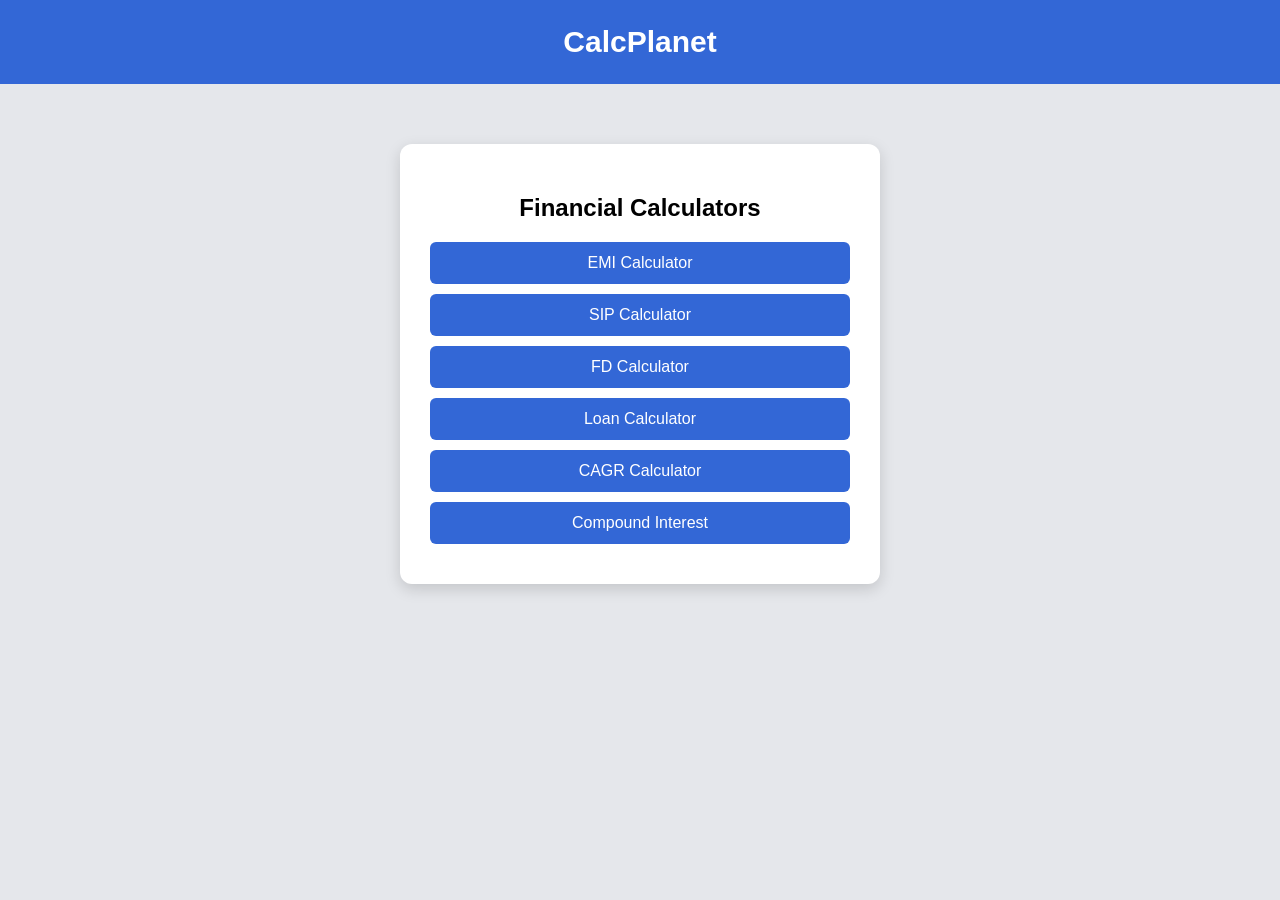
==== index.html @ 33de31a8 "Update index.html" ====
<!DOCTYPE html>

<html>

<head>

<title>CalcPlanet</title>

<meta name="viewport" content="width=device-width, initial-scale=1.0">

<link rel="stylesheet" href="style.css">

</head>

<body>

<div class="header">CalcPlanet</div>

<div class="container">

<h2>Financial Calculators</h2>

<a class="tool" href="emi-calculator.html">EMI Calculator</a>

<a class="tool" href="sip-calculator.html">SIP Calculator</a>

<a class="tool" href="fd-calculator.html">FD Calculator</a>

<a class="tool" href="loan-calculator.html">Loan Calculator</a>

<a class="tool" href="cagr-calculator.html">CAGR Calculator</a>

<a class="tool" href="compound-interest.html">Compound Interest</a>

</div>

</body>

</html>
---- style.css ----
body{
font-family:Arial;
margin:0;
background:#e5e7eb;
text-align:center;
}

.header{
background:#3367d6;
color:white;
padding:25px;
font-size:30px;
font-weight:bold;
}

.container{
background:white;
width:90%;
max-width:420px;
margin:60px auto;
padding:30px;
border-radius:12px;
box-shadow:0 5px 15px rgba(0,0,0,0.15);
}

label{
display:block;
margin-top:15px;
font-weight:600;
}

input{
width:100%;
padding:12px;
margin-top:6px;
border:1px solid #ccc;
border-radius:6px;
font-size:16px;
}

button{
width:100%;
margin-top:20px;
padding:14px;
background:#3367d6;
color:white;
border:none;
border-radius:6px;
font-size:18px;
cursor:pointer;
}

button:hover

.result{
margin-top:20px;
font-size:20px;
font-weight:bold;
}

.tool{
display:block;
margin:10px 0;
padding:12px;
background:#3367d6;
color:white;
text-decoration:none;
border-radius:6px;
}

.tool:hover
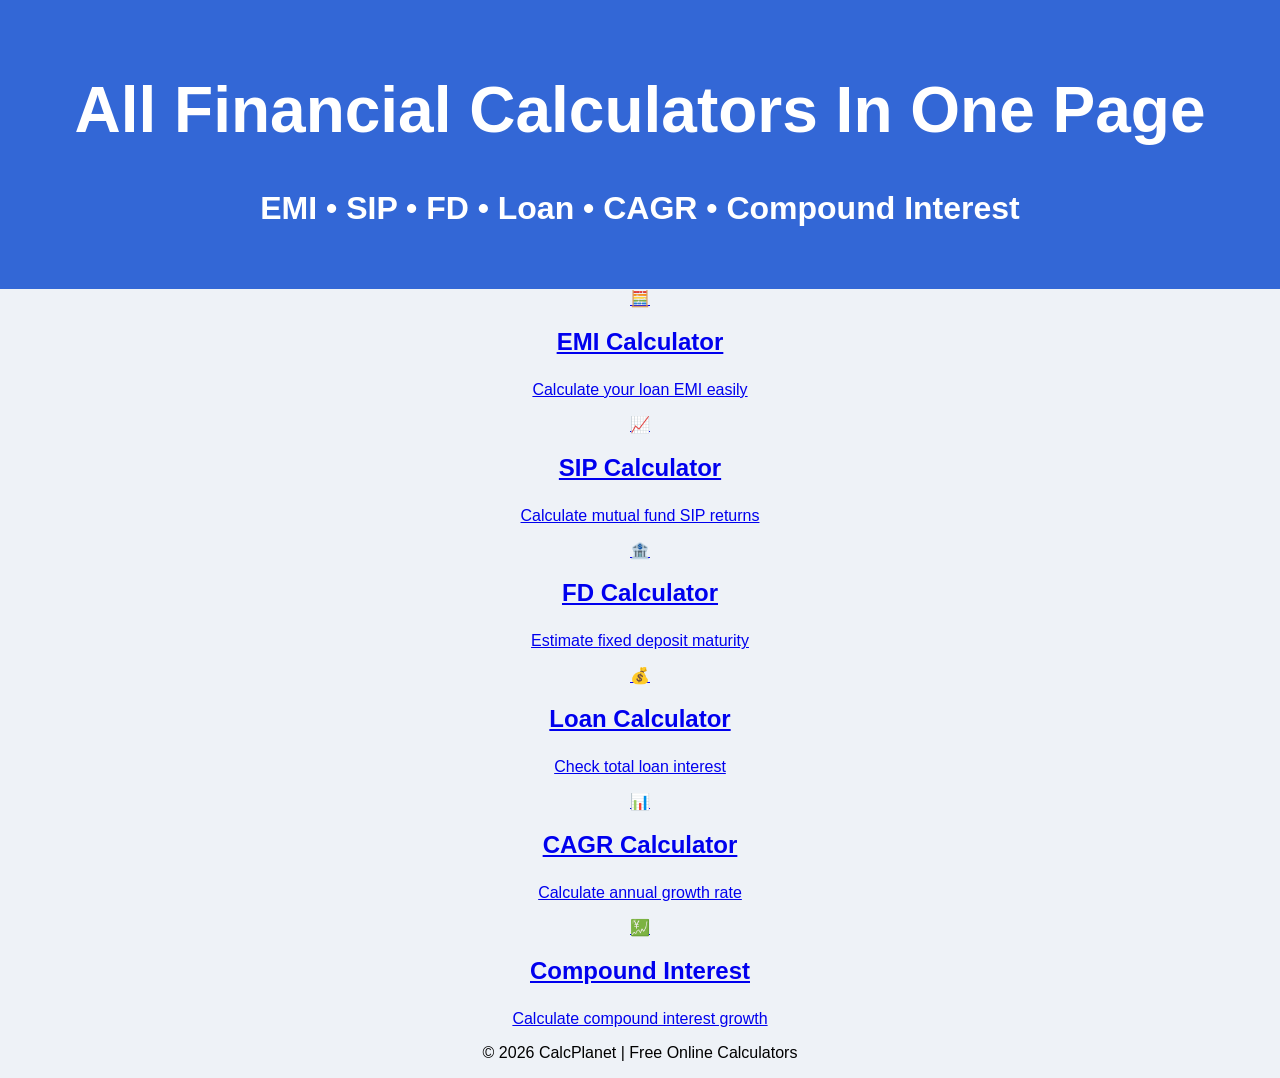
==== commit a34141ef: "Update index.html" ====
--- a/index.html
+++ b/index.html
@@ -4,7 +4,9 @@
 
 <head>
 
-<title>CalcPlanet</title>
+<title>All Financial Calculators in One Page | EMI SIP FD Loan CAGR</title>
+
+<meta name="description" content="Free online financial calculators including EMI calculator, SIP calculator, FD calculator, loan interest calculator, CAGR calculator and compound interest calculator.">
 
 <meta name="viewport" content="width=device-width, initial-scale=1.0">
 
@@ -14,25 +16,59 @@
 
 <body>
 
-<div class="header">CalcPlanet</div>
+<header class="header">
 
-<div class="container">
+<h1>All Financial Calculators In One Page</h1>
 
-<h2>Financial Calculators</h2>
+<p>EMI • SIP • FD • Loan • CAGR • Compound Interest</p>
 
-<a class="tool" href="emi-calculator.html">EMI Calculator</a>
+</header>
 
-<a class="tool" href="sip-calculator.html">SIP Calculator</a>
+<div class="grid">
 
-<a class="tool" href="fd-calculator.html">FD Calculator</a>
+<a href="emi-calculator.html" class="card">
+<div class="icon">🧮</div>
+<h2>EMI Calculator</h2>
+<p>Calculate your loan EMI easily</p>
+</a>
 
-<a class="tool" href="loan-calculator.html">Loan Calculator</a>
+<a href="sip-calculator.html" class="card">
+<div class="icon">📈</div>
+<h2>SIP Calculator</h2>
+<p>Calculate mutual fund SIP returns</p>
+</a>
 
-<a class="tool" href="cagr-calculator.html">CAGR Calculator</a>
+<a href="fd-calculator.html" class="card">
+<div class="icon">🏦</div>
+<h2>FD Calculator</h2>
+<p>Estimate fixed deposit maturity</p>
+</a>
 
-<a class="tool" href="compound-interest.html">Compound Interest</a>
+<a href="loan-calculator.html" class="card">
+<div class="icon">💰</div>
+<h2>Loan Calculator</h2>
+<p>Check total loan interest</p>
+</a>
+
+<a href="cagr-calculator.html" class="card">
+<div class="icon">📊</div>
+<h2>CAGR Calculator</h2>
+<p>Calculate annual growth rate</p>
+</a>
+
+<a href="compound-interest.html" class="card">
+<div class="icon">💹</div>
+<h2>Compound Interest</h2>
+<p>Calculate compound interest growth</p>
+</a>
 
 </div>
+
+<footer class="footer">
+
+<p>© 2026 CalcPlanet | Free Online Calculators</p>
+
+</footer>
 
 </body>
 
--- a/style.css
+++ b/style.css
@@ -1,15 +1,15 @@
 body{
 font-family:Arial;
 margin:0;
-background:#e5e7eb;
+background:#eef2f7;
 text-align:center;
 }
 
 .header{
 background:#3367d6;
 color:white;
-padding:25px;
-font-size:30px;
+padding:30px;
+font-size:32px;
 font-weight:bold;
 }
 
@@ -20,52 +20,26 @@
 margin:60px auto;
 padding:30px;
 border-radius:12px;
-box-shadow:0 5px 15px rgba(0,0,0,0.15);
+box-shadow:0 6px 20px rgba(0,0,0,0.15);
 }
 
-label{
-display:block;
-margin-top:15px;
-font-weight:600;
-}
-
-input{
-width:100%;
-padding:12px;
-margin-top:6px;
-border:1px solid #ccc;
-border-radius:6px;
-font-size:16px;
-}
-
-button{
-width:100%;
-margin-top:20px;
-padding:14px;
-background:#3367d6;
-color:white;
-border:none;
-border-radius:6px;
-font-size:18px;
-cursor:pointer;
-}
-
-button:hover
-
-.result{
-margin-top:20px;
-font-size:20px;
-font-weight:bold;
+h2{
+margin-bottom:25px;
 }
 
 .tool{
 display:block;
-margin:10px 0;
-padding:12px;
+margin:12px 0;
+padding:14px;
 background:#3367d6;
 color:white;
 text-decoration:none;
-border-radius:6px;
+border-radius:8px;
+font-size:18px;
+transition:0.3s;
 }
 
-.tool:hover
+.tool:hover{
+background:#254db3;
+transform:scale(1.03);
+}
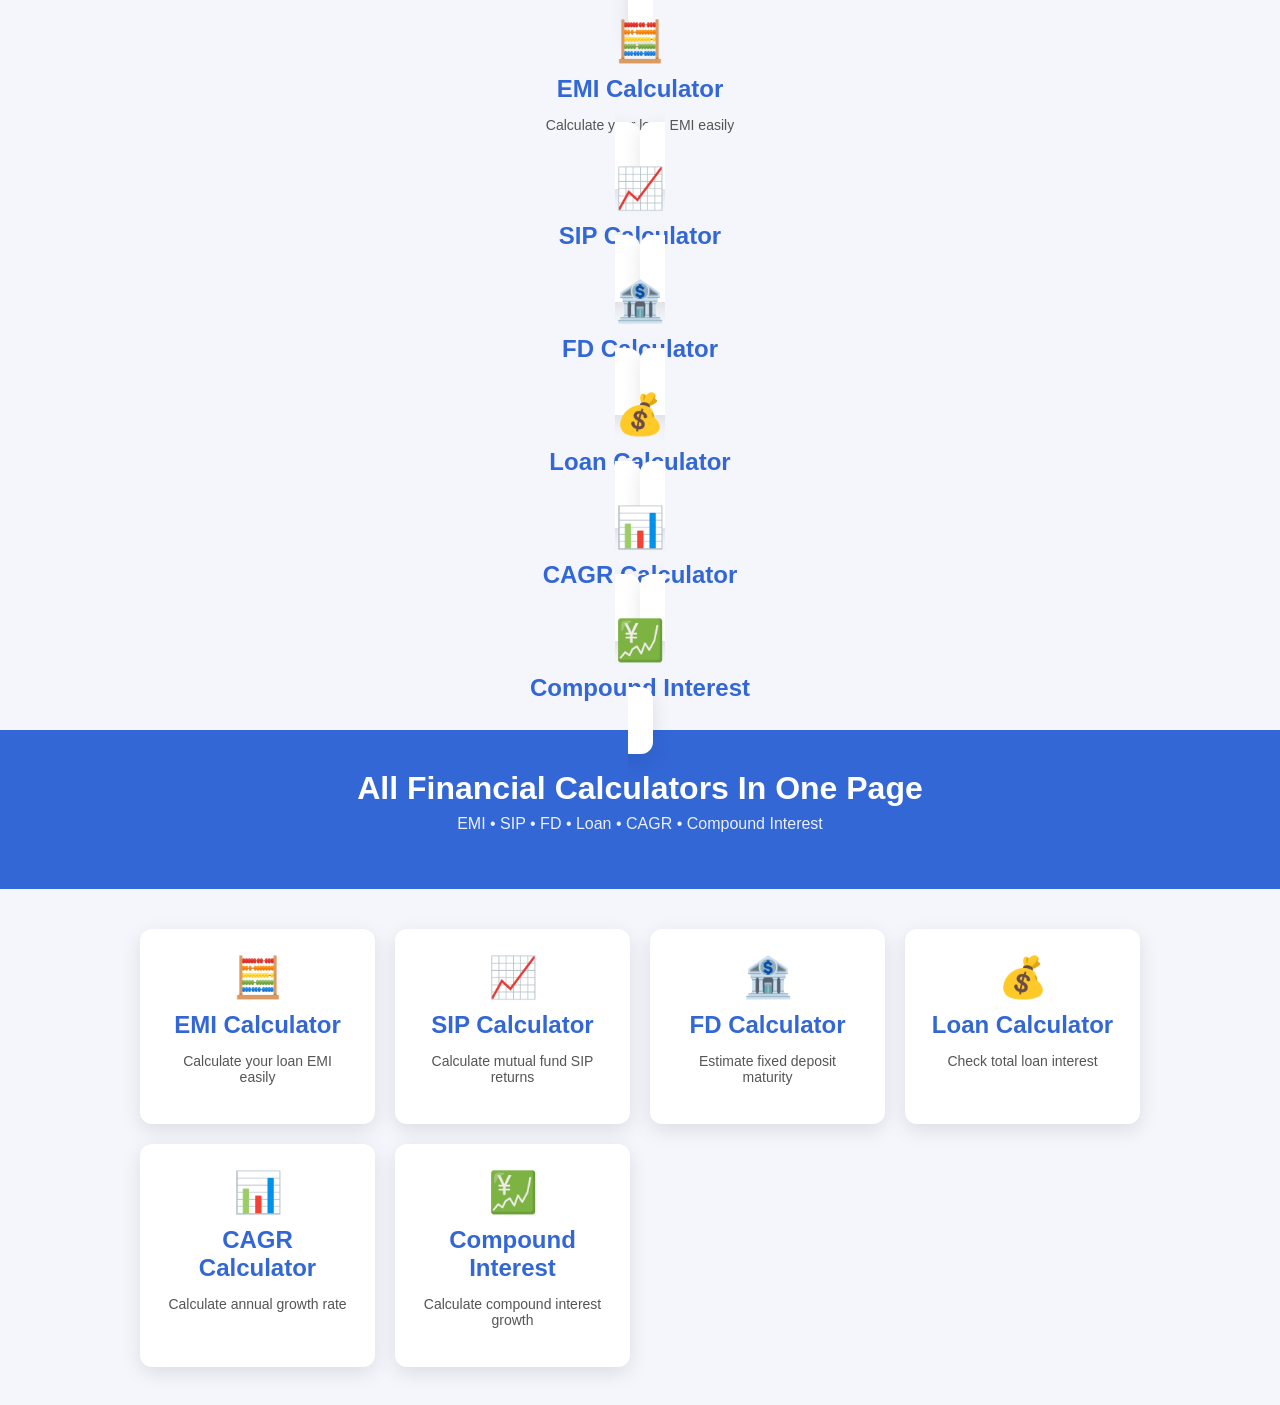
==== commit fad23f0c: "Update index.html" ====
--- a/index.html
+++ b/index.html
@@ -1,4 +1,33 @@
-<!DOCTYPE html>
+<a href="emi-calculator.html" class="card">
+<div class="icon">🧮</div>
+<h2>EMI Calculator</h2>
+<p>Calculate your loan EMI easily</p>
+</a>
+
+<a href="sip-calculator.html" class="card">
+<div class="icon">📈</div>
+<h2>SIP Calculator</h2>
+</a>
+
+<a href="fd-calculator.html" class="card">
+<div class="icon">🏦</div>
+<h2>FD Calculator</h2>
+</a>
+
+<a href="loan-calculator.html" class="card">
+<div class="icon">💰</div>
+<h2>Loan Calculator</h2>
+</a>
+
+<a href="cagr-calculator.html" class="card">
+<div class="icon">📊</div>
+<h2>CAGR Calculator</h2>
+</a>
+
+<a href="compound-interest.html" class="card">
+<div class="icon">💹</div>
+<h2>Compound Interest</h2>
+</a><!DOCTYPE html>
 
 <html>
 
@@ -73,3 +102,4 @@
 </body>
 
 </html>
+
--- a/style.css
+++ b/style.css
@@ -1,45 +1,69 @@
 body{
 font-family:Arial;
 margin:0;
-background:#eef2f7;
+background:#f4f6fb;
 text-align:center;
 }
 
 .header{
 background:#3367d6;
 color:white;
-padding:30px;
-font-size:32px;
-font-weight:bold;
+padding:40px 20px;
 }
 
-.container{
-background:white;
-width:90%;
-max-width:420px;
-margin:60px auto;
-padding:30px;
-border-radius:12px;
-box-shadow:0 6px 20px rgba(0,0,0,0.15);
+.header h1{
+margin:0;
+font-size:32px;
 }
 
-h2{
-margin-bottom:25px;
+.header p{
+margin-top:8px;
+opacity:0.9;
 }
 
-.tool{
-display:block;
-margin:12px 0;
-padding:14px;
-background:#3367d6;
-color:white;
+.grid{
+display:grid;
+grid-template-columns:repeat(auto-fit,minmax(220px,1fr));
+gap:20px;
+padding:40px;
+max-width:1000px;
+margin:auto;
+}
+
+.card{
+background:white;
+padding:25px;
+border-radius:12px;
 text-decoration:none;
-border-radius:8px;
-font-size:18px;
+color:black;
+box-shadow:0 6px 20px rgba(0,0,0,0.1);
 transition:0.3s;
 }
 
-.tool:hover{
-background:#254db3;
-transform:scale(1.03);
+.card:hover{
+transform:translateY(-6px);
+box-shadow:0 10px 25px rgba(0,0,0,0.15);
 }
+
+.icon{
+font-size:40px;
+margin-bottom:10px;
+}
+
+.card h2{
+margin:10px 0;
+color:#3367d6;
+}
+
+.card p{
+font-size:14px;
+color:#555;
+}
+
+.footer{
+margin-top:40px;
+padding:20px;
+background:#111;
+color:white;
+font-size:14px;
+}
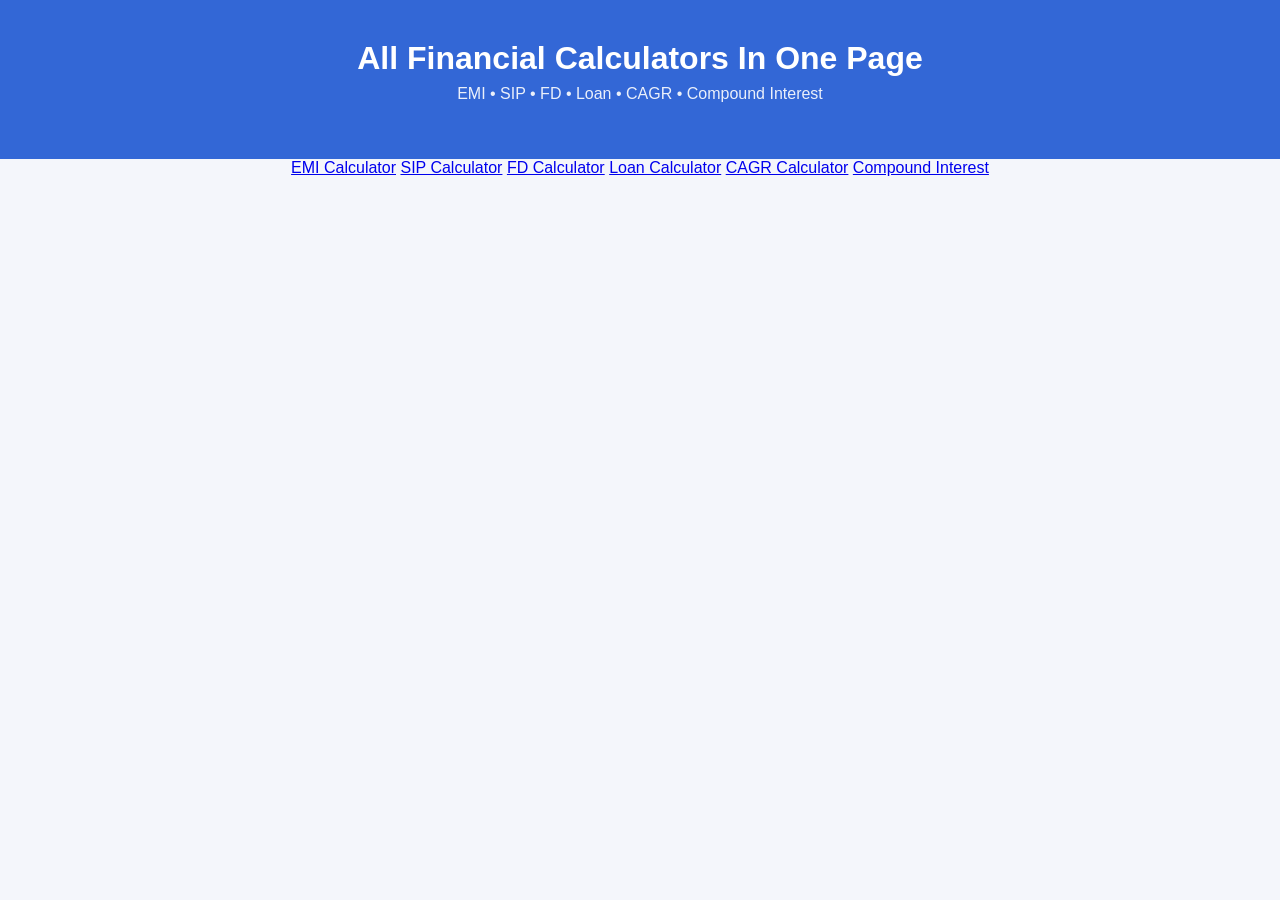
==== commit 4dc63600: "Update index.html" ====
--- a/index.html
+++ b/index.html
@@ -1,41 +1,10 @@
-<a href="emi-calculator.html" class="card">
-<div class="icon">🧮</div>
-<h2>EMI Calculator</h2>
-<p>Calculate your loan EMI easily</p>
-</a>
-
-<a href="sip-calculator.html" class="card">
-<div class="icon">📈</div>
-<h2>SIP Calculator</h2>
-</a>
-
-<a href="fd-calculator.html" class="card">
-<div class="icon">🏦</div>
-<h2>FD Calculator</h2>
-</a>
-
-<a href="loan-calculator.html" class="card">
-<div class="icon">💰</div>
-<h2>Loan Calculator</h2>
-</a>
-
-<a href="cagr-calculator.html" class="card">
-<div class="icon">📊</div>
-<h2>CAGR Calculator</h2>
-</a>
-
-<a href="compound-interest.html" class="card">
-<div class="icon">💹</div>
-<h2>Compound Interest</h2>
-</a><!DOCTYPE html>
+<!DOCTYPE html>
 
 <html>
 
 <head>
 
-<title>All Financial Calculators in One Page | EMI SIP FD Loan CAGR</title>
-
-<meta name="description" content="Free online financial calculators including EMI calculator, SIP calculator, FD calculator, loan interest calculator, CAGR calculator and compound interest calculator.">
+<title>All Financial Calculators</title>
 
 <meta name="viewport" content="width=device-width, initial-scale=1.0">
 
@@ -45,61 +14,30 @@
 
 <body>
 
-<header class="header">
+<div class="header">
 
 <h1>All Financial Calculators In One Page</h1>
 
 <p>EMI • SIP • FD • Loan • CAGR • Compound Interest</p>
 
-</header>
+</div>
 
-<div class="grid">
+<div class="container">
 
-<a href="emi-calculator.html" class="card">
-<div class="icon">🧮</div>
-<h2>EMI Calculator</h2>
-<p>Calculate your loan EMI easily</p>
-</a>
+<a href="emi-calculator.html" class="btn">EMI Calculator</a>
 
-<a href="sip-calculator.html" class="card">
-<div class="icon">📈</div>
-<h2>SIP Calculator</h2>
-<p>Calculate mutual fund SIP returns</p>
-</a>
+<a href="sip-calculator.html" class="btn">SIP Calculator</a>
 
-<a href="fd-calculator.html" class="card">
-<div class="icon">🏦</div>
-<h2>FD Calculator</h2>
-<p>Estimate fixed deposit maturity</p>
-</a>
+<a href="fd-calculator.html" class="btn">FD Calculator</a>
 
-<a href="loan-calculator.html" class="card">
-<div class="icon">💰</div>
-<h2>Loan Calculator</h2>
-<p>Check total loan interest</p>
-</a>
+<a href="loan-calculator.html" class="btn">Loan Calculator</a>
 
-<a href="cagr-calculator.html" class="card">
-<div class="icon">📊</div>
-<h2>CAGR Calculator</h2>
-<p>Calculate annual growth rate</p>
-</a>
+<a href="cagr-calculator.html" class="btn">CAGR Calculator</a>
 
-<a href="compound-interest.html" class="card">
-<div class="icon">💹</div>
-<h2>Compound Interest</h2>
-<p>Calculate compound interest growth</p>
-</a>
+<a href="compound-interest.html" class="btn">Compound Interest</a>
 
 </div>
-
-<footer class="footer">
-
-<p>© 2026 CalcPlanet | Free Online Calculators</p>
-
-</footer>
 
 </body>
 
 </html>
-
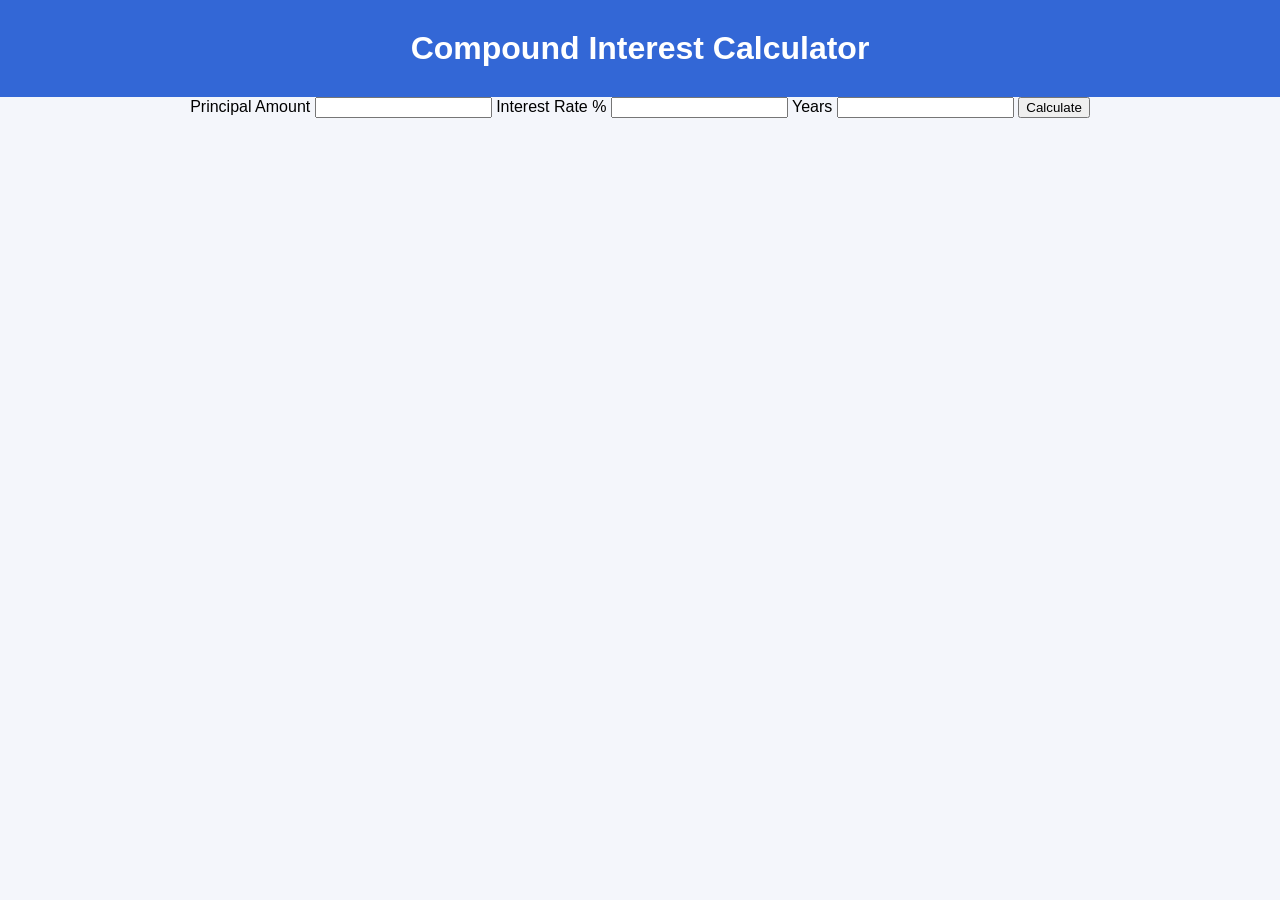
==== commit 766efe0b: "Update index.html" ====
--- a/index.html
+++ b/index.html
@@ -1,10 +1,9 @@
 <!DOCTYPE html>
-
 <html>
 
 <head>
 
-<title>All Financial Calculators</title>
+<title>Compound Interest Calculator</title>
 
 <meta name="viewport" content="width=device-width, initial-scale=1.0">
 
@@ -14,29 +13,30 @@
 
 <body>
 
-<div class="header">
+<header>
 
-<h1>All Financial Calculators In One Page</h1>
+<h1>Compound Interest Calculator</h1>
 
-<p>EMI • SIP • FD • Loan • CAGR • Compound Interest</p>
+</header>
+
+<div class="calculator">
+
+<label>Principal Amount</label>
+<input type="number" id="principal">
+
+<label>Interest Rate %</label>
+<input type="number" id="rate">
+
+<label>Years</label>
+<input type="number" id="years">
+
+<button onclick="calculateCompound()">Calculate</button>
+
+<h2 id="result"></h2>
 
 </div>
 
-<div class="container">
-
-<a href="emi-calculator.html" class="btn">EMI Calculator</a>
-
-<a href="sip-calculator.html" class="btn">SIP Calculator</a>
-
-<a href="fd-calculator.html" class="btn">FD Calculator</a>
-
-<a href="loan-calculator.html" class="btn">Loan Calculator</a>
-
-<a href="cagr-calculator.html" class="btn">CAGR Calculator</a>
-
-<a href="compound-interest.html" class="btn">Compound Interest</a>
-
-</div>
+<script src="script.js"></script>
 
 </body>
 
--- a/style.css
+++ b/style.css
@@ -1,47 +1,55 @@
 body{
-font-family:Arial;
+font-family: Arial, sans-serif;
 margin:0;
 background:#f4f6fb;
 text-align:center;
 }
 
-.header{
+header{
 background:#3367d6;
 color:white;
-padding:40px 20px;
+padding:30px;
 }
 
-.header h1{
+header h1{
 margin:0;
 font-size:32px;
 }
 
-.header p{
-margin-top:8px;
-opacity:0.9;
+header p{
+margin-top:10px;
+}
+
+#search{
+margin-top:20px;
+padding:10px;
+width:260px;
+border:none;
+border-radius:6px;
+font-size:16px;
 }
 
 .grid{
 display:grid;
 grid-template-columns:repeat(auto-fit,minmax(220px,1fr));
-gap:20px;
+gap:25px;
 padding:40px;
-max-width:1000px;
+max-width:1100px;
 margin:auto;
 }
 
 .card{
 background:white;
 padding:25px;
-border-radius:12px;
+border-radius:10px;
 text-decoration:none;
 color:black;
-box-shadow:0 6px 20px rgba(0,0,0,0.1);
+box-shadow:0 5px 15px rgba(0,0,0,0.1);
 transition:0.3s;
 }
 
 .card:hover{
-transform:translateY(-6px);
+transform:translateY(-5px);
 box-shadow:0 10px 25px rgba(0,0,0,0.15);
 }
 
@@ -50,20 +58,9 @@
 margin-bottom:10px;
 }
 
-.card h2{
-margin:10px 0;
-color:#3367d6;
+footer{
+background:#222;
+color:white;
+padding:20px;
+margin-top:40px;
 }
-
-.card p{
-font-size:14px;
-color:#555;
-}
-
-.footer{
-margin-top:40px;
-padding:20px;
-background:#111;
-color:white;
-font-size:14px;
-}
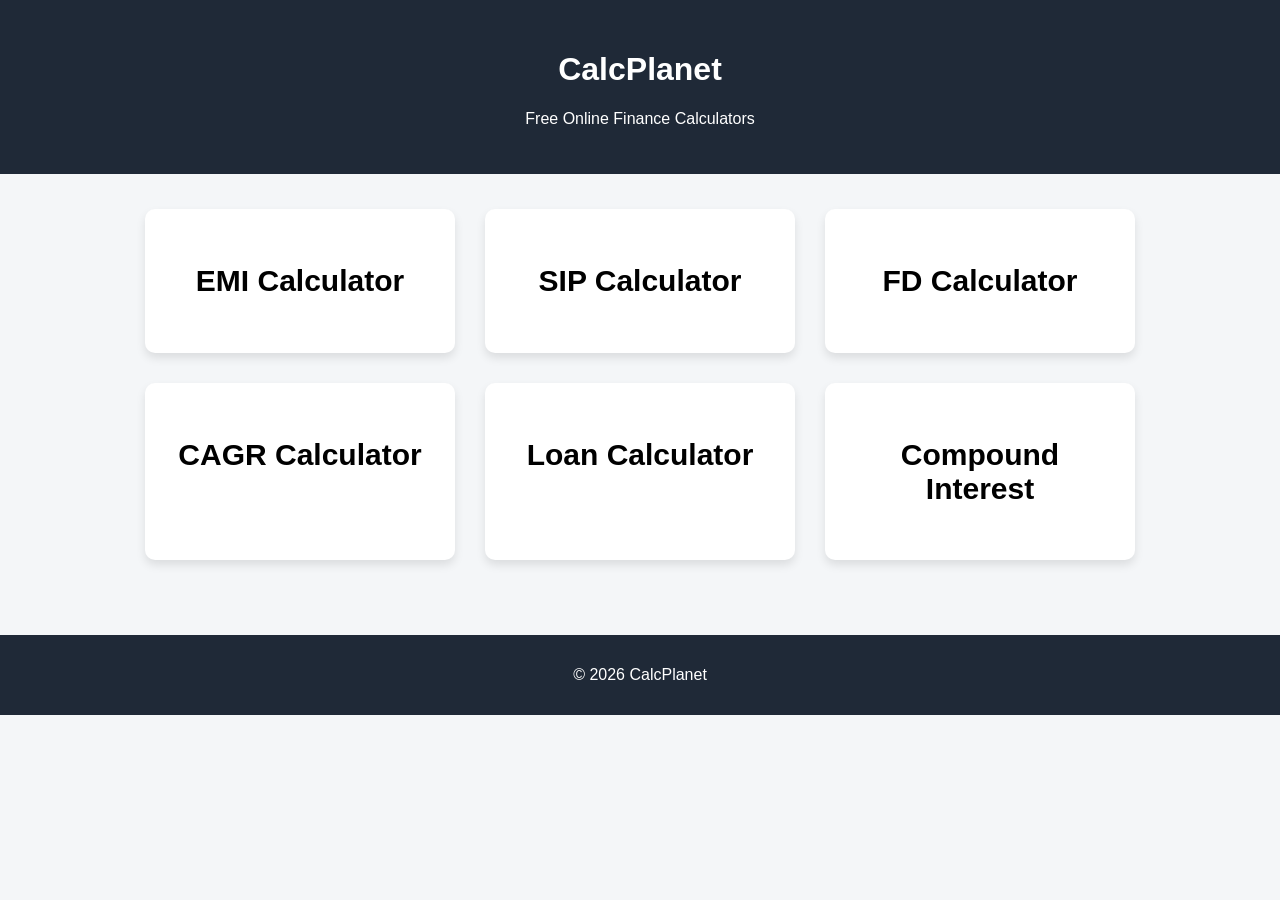
==== commit bc40d11f: "Add files via upload" ====
--- a/index.html
+++ b/index.html
@@ -1,9 +1,10 @@
 <!DOCTYPE html>
 <html>
-
 <head>
 
-<title>Compound Interest Calculator</title>
+<title>CalcPlanet - Free Online Calculators</title>
+
+<meta name="description" content="Free online calculators including EMI, SIP, FD, CAGR, Loan and Compound Interest calculators.">
 
 <meta name="viewport" content="width=device-width, initial-scale=1.0">
 
@@ -14,30 +15,41 @@
 <body>
 
 <header>
-
-<h1>Compound Interest Calculator</h1>
-
+<h1>CalcPlanet</h1>
+<p>Free Online Finance Calculators</p>
 </header>
 
-<div class="calculator">
+<div class="container">
 
-<label>Principal Amount</label>
-<input type="number" id="principal">
+<a href="emi-calculator.html" class="card">
+<h2>EMI Calculator</h2>
+</a>
 
-<label>Interest Rate %</label>
-<input type="number" id="rate">
+<a href="sip-calculator.html" class="card">
+<h2>SIP Calculator</h2>
+</a>
 
-<label>Years</label>
-<input type="number" id="years">
+<a href="fd-calculator.html" class="card">
+<h2>FD Calculator</h2>
+</a>
 
-<button onclick="calculateCompound()">Calculate</button>
+<a href="cagr-calculator.html" class="card">
+<h2>CAGR Calculator</h2>
+</a>
 
-<h2 id="result"></h2>
+<a href="loan-calculator.html" class="card">
+<h2>Loan Calculator</h2>
+</a>
+
+<a href="compound-interest.html" class="card">
+<h2>Compound Interest</h2>
+</a>
 
 </div>
 
-<script src="script.js"></script>
+<footer>
+<p>© 2026 CalcPlanet</p>
+</footer>
 
 </body>
-
-</html>
+</html>
--- a/style.css
+++ b/style.css
@@ -1,66 +1,59 @@
 body{
-font-family: Arial, sans-serif;
+font-family:Arial;
 margin:0;
-background:#f4f6fb;
+background:#f4f6f8;
 text-align:center;
 }
 
 header{
-background:#3367d6;
+background:#1f2937;
 color:white;
 padding:30px;
 }
 
-header h1{
-margin:0;
-font-size:32px;
-}
-
-header p{
-margin-top:10px;
-}
-
-#search{
-margin-top:20px;
-padding:10px;
-width:260px;
-border:none;
-border-radius:6px;
-font-size:16px;
-}
-
-.grid{
-display:grid;
-grid-template-columns:repeat(auto-fit,minmax(220px,1fr));
-gap:25px;
-padding:40px;
-max-width:1100px;
-margin:auto;
+.container{
+display:flex;
+flex-wrap:wrap;
+justify-content:center;
+padding:20px;
 }
 
 .card{
 background:white;
-padding:25px;
+width:250px;
+margin:15px;
+padding:30px;
 border-radius:10px;
+box-shadow:0 5px 10px rgba(0,0,0,0.1);
 text-decoration:none;
 color:black;
-box-shadow:0 5px 15px rgba(0,0,0,0.1);
+font-size:20px;
 transition:0.3s;
 }
 
 .card:hover{
-transform:translateY(-5px);
-box-shadow:0 10px 25px rgba(0,0,0,0.15);
+transform:scale(1.05);
+background:#e5e7eb;
 }
 
-.icon{
-font-size:40px;
-margin-bottom:10px;
+input{
+padding:10px;
+margin:10px;
+width:200px;
+}
+
+button{
+padding:10px 20px;
+background:#2563eb;
+color:white;
+border:none;
+cursor:pointer;
+border-radius:5px;
 }
 
 footer{
-background:#222;
+background:#1f2937;
 color:white;
-padding:20px;
+padding:15px;
 margin-top:40px;
-}
+}
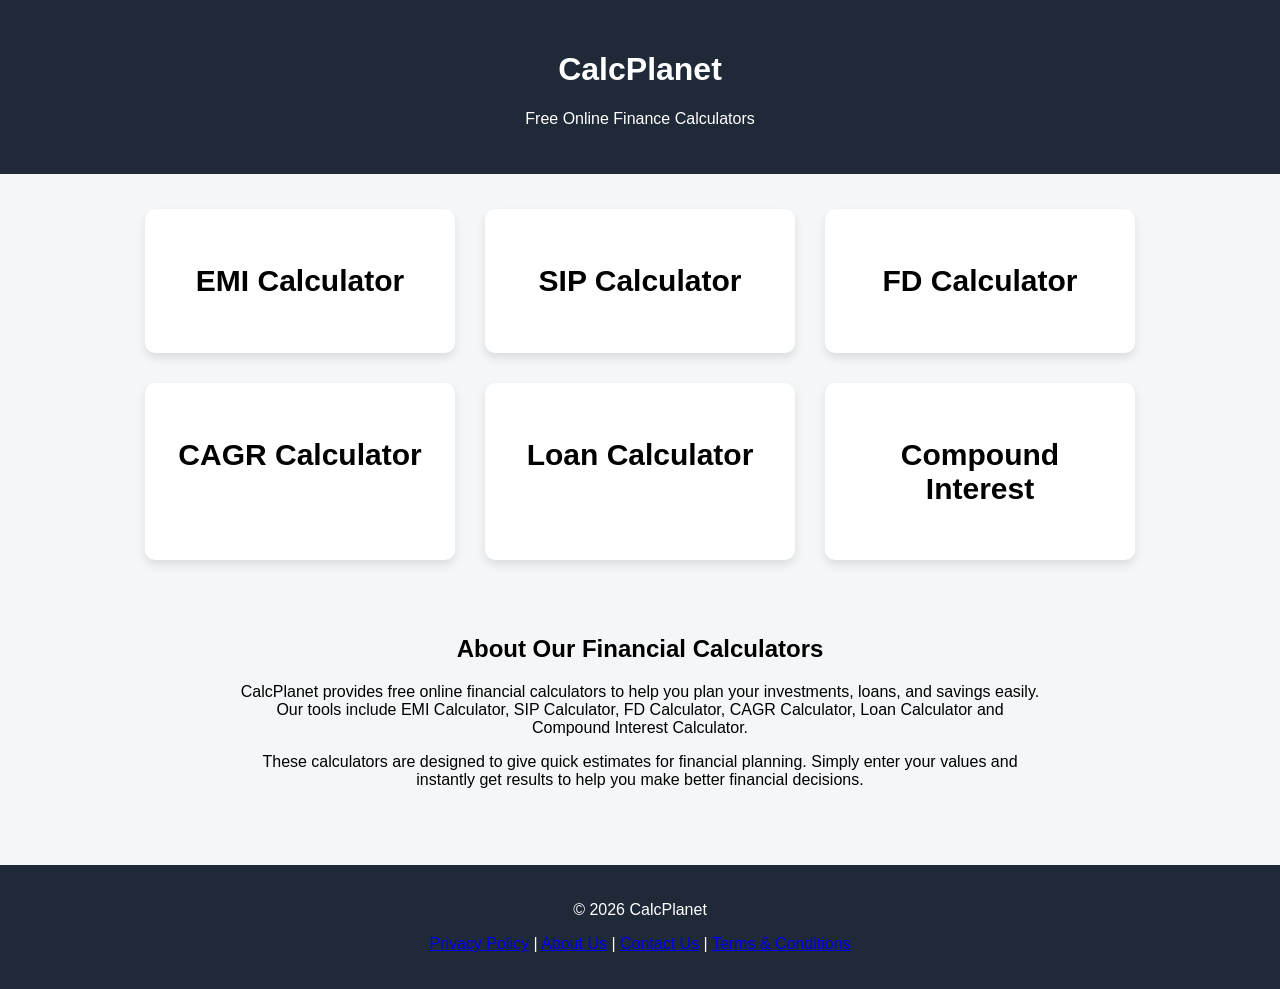
==== commit 22844861: "Update index.html" ====
--- a/index.html
+++ b/index.html
@@ -9,6 +9,9 @@
 <meta name="viewport" content="width=device-width, initial-scale=1.0">
 
 <link rel="stylesheet" href="style.css">
+
+<script async src="https://pagead2.googlesyndication.com/pagead/js/adsbygoogle.js?client=ca-pub-1151136723962593"
+crossorigin="anonymous"></script>
 
 </head>
 
@@ -47,9 +50,34 @@
 
 </div>
 
-<footer>
+<section style="max-width:800px;margin:auto;padding:20px;text-align:center;">
+<h2>About Our Financial Calculators</h2>
+
+<p>
+CalcPlanet provides free online financial calculators to help you plan your investments,
+loans, and savings easily. Our tools include EMI Calculator, SIP Calculator,
+FD Calculator, CAGR Calculator, Loan Calculator and Compound Interest Calculator.
+</p>
+
+<p>
+These calculators are designed to give quick estimates for financial planning.
+Simply enter your values and instantly get results to help you make better
+financial decisions.
+</p>
+</section>
+
+<footer style="text-align:center;padding:20px;">
+
 <p>© 2026 CalcPlanet</p>
+
+<p>
+<a href="privacy-policy.html">Privacy Policy</a> |
+<a href="about.html">About Us</a> |
+<a href="contact.html">Contact Us</a> |
+<a href="terms.html">Terms & Conditions</a>
+</p>
+
 </footer>
 
 </body>
-</html>+</html>
